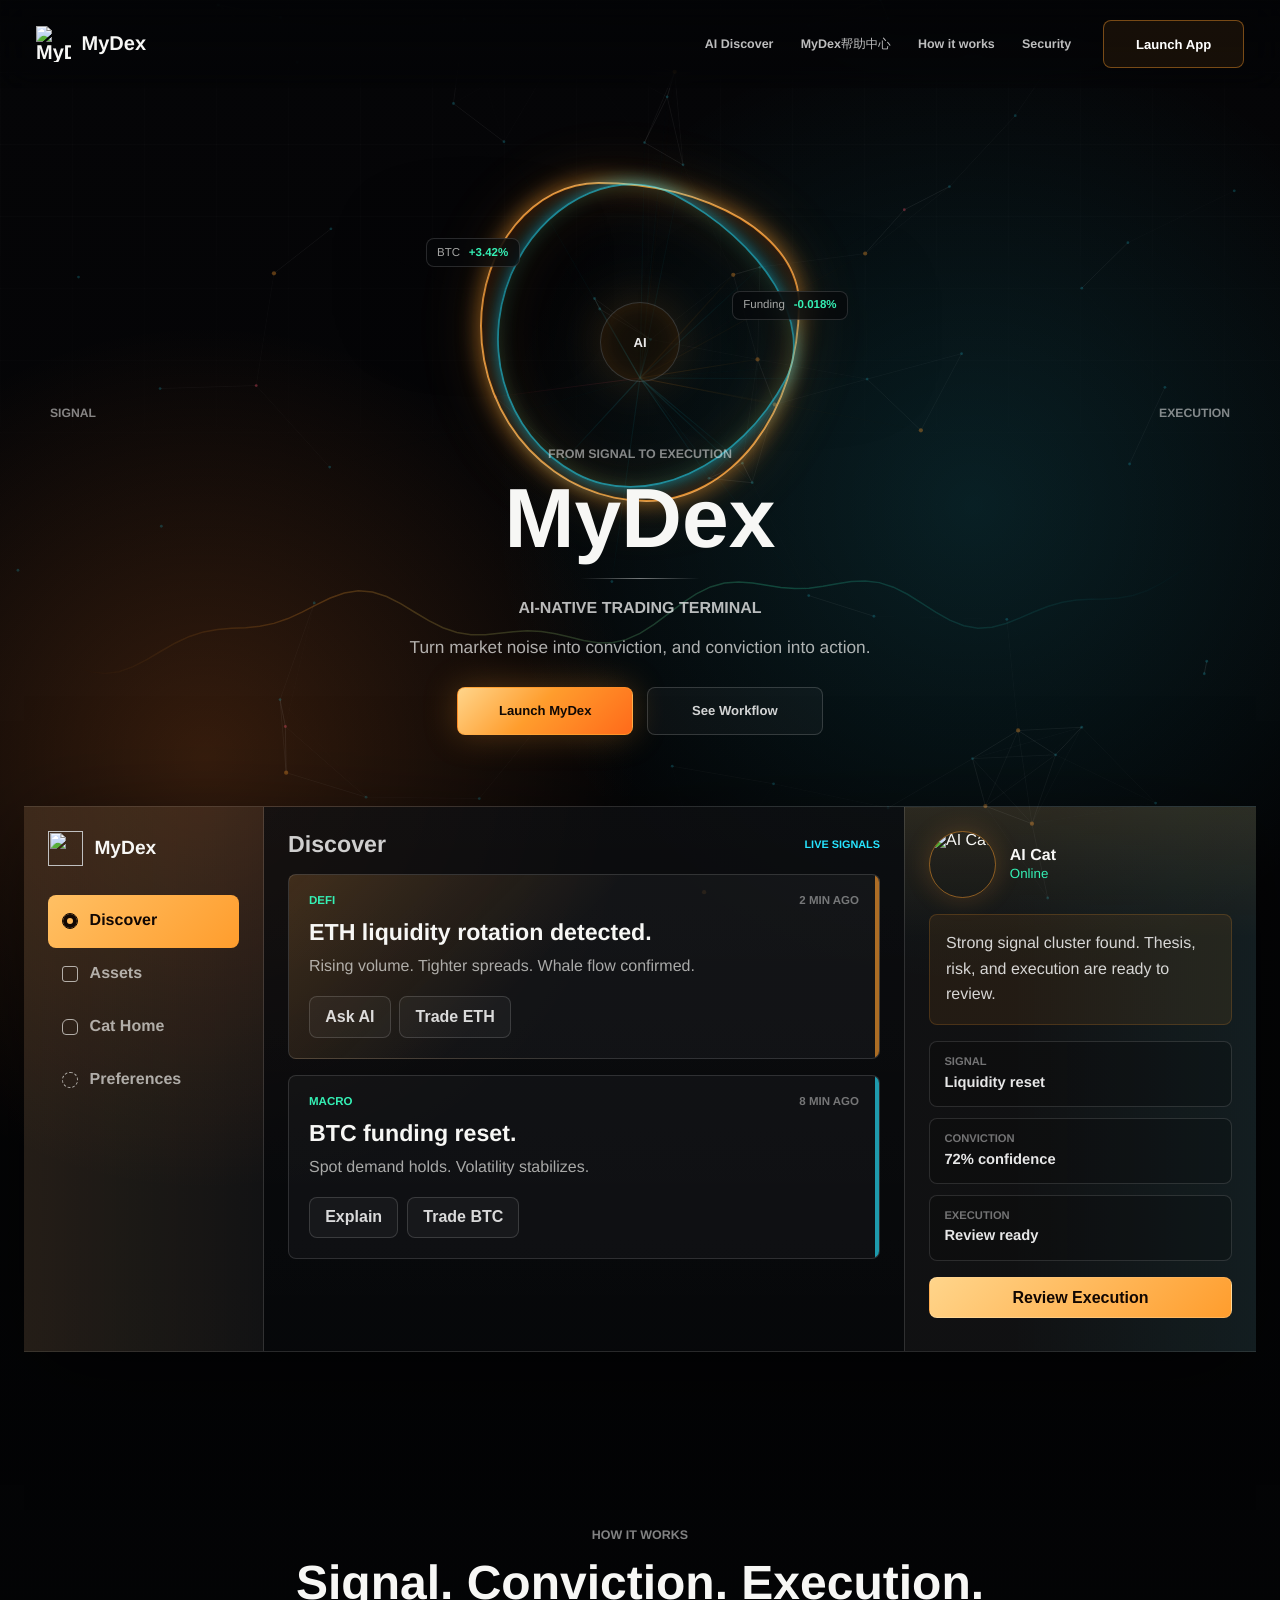
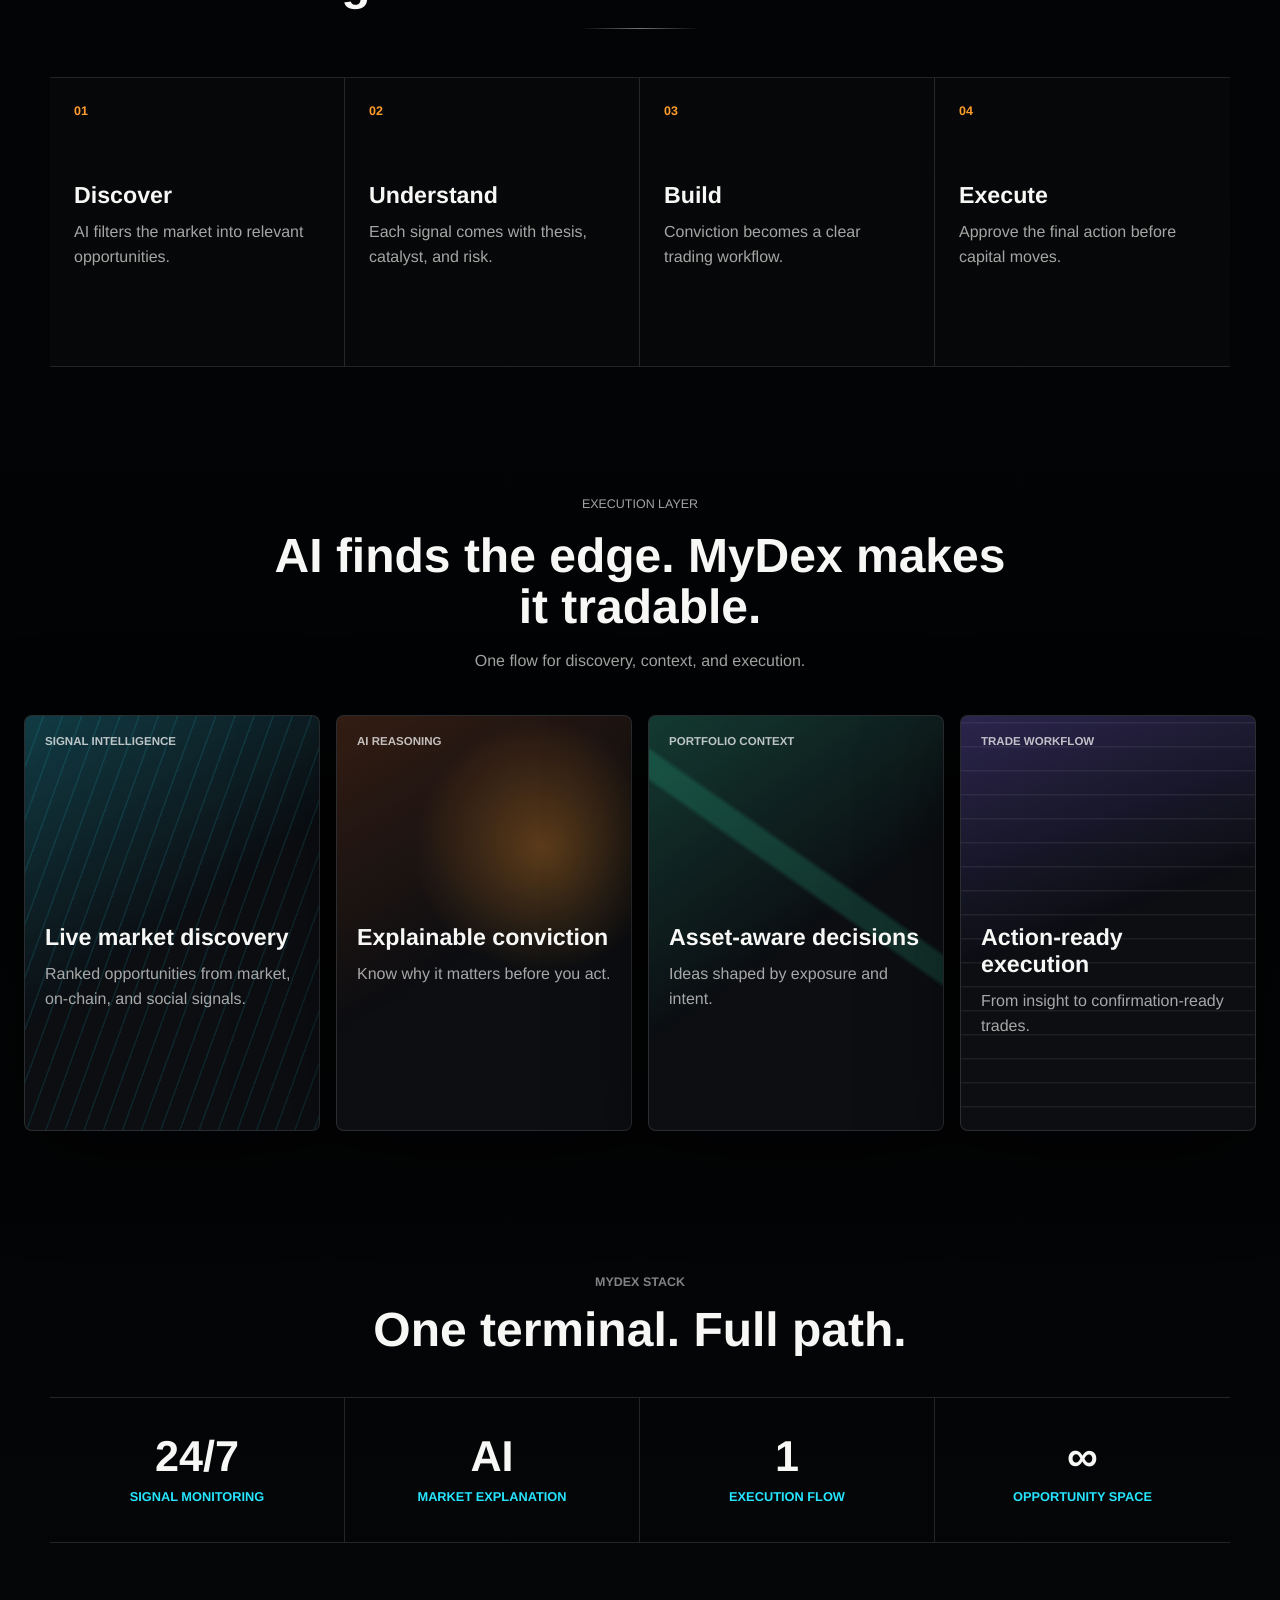
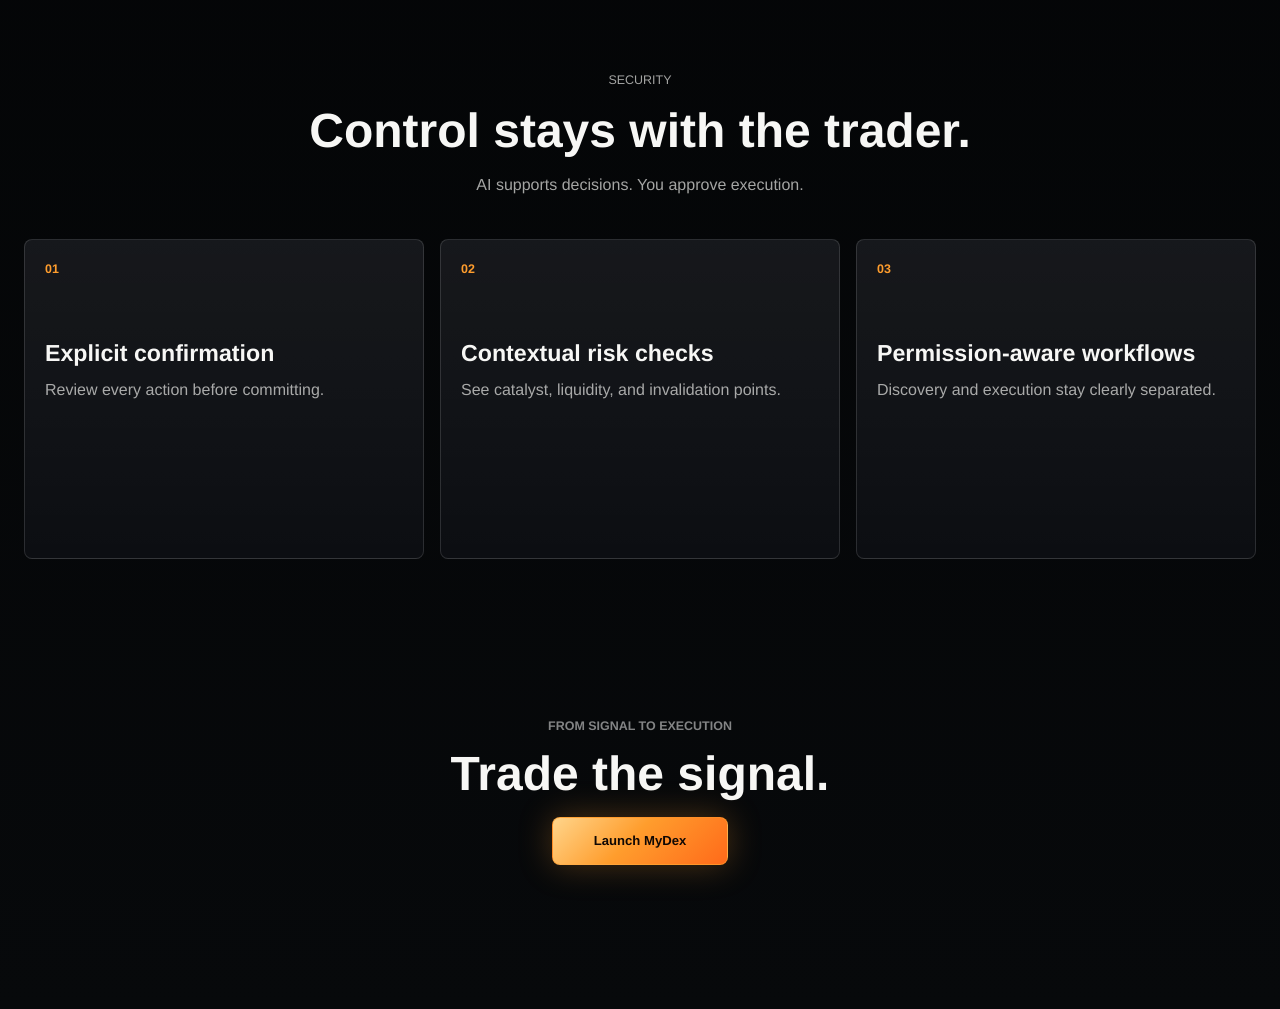
==== index.html @ acd416d8 "Add files via upload" ====
<!doctype html>
<html lang="en">
  <head>
    <meta charset="UTF-8" />
    <meta name="viewport" content="width=device-width, initial-scale=1.0" />
    <title>MyDex | From Signal to Execution</title>
    <meta
      name="description"
      content="MyDex turns market signals into executable trading workflows."
    />
    <link rel="preconnect" href="https://www.mydex.io" />
    <link rel="preconnect" href="https://api.mydex.io" />
    <link rel="stylesheet" href="./styles.css" />
  </head>
  <body>
    <canvas id="signal-canvas" aria-hidden="true"></canvas>

    <header class="site-header">
      <a class="brand" href="#top" aria-label="MyDex home">
        <img src="https://www.mydex.io/assets/svg/logo-4alzpuGZ.svg" alt="MyDex" />
        <span>MyDex</span>
      </a>
      <nav class="nav-links" aria-label="Primary navigation">
        <a href="#ai-discover">AI Discover</a>
        <a href="https://mydex.zendesk.com/hc/zh-cn" target="_blank" rel="noreferrer">MyDex帮助中心</a>
        <a href="#workflow">How it works</a>
        <a href="#security">Security</a>
      </nav>
      <a class="nav-cta" href="https://www.mydex.io/" target="_blank" rel="noreferrer">Launch App</a>
    </header>

    <main id="top">
      <section class="hero section-shell">
        <div class="hero-side-label hero-side-label-left">SIGNAL</div>
        <div class="hero-side-label hero-side-label-right">EXECUTION</div>

        <div class="hero-core" aria-hidden="true">
          <div class="execution-ring">
            <div class="ring-line ring-line-a"></div>
            <div class="ring-line ring-line-b"></div>
            <div class="ring-pulse"></div>
            <div class="ring-center">
              <span>AI</span>
            </div>
          </div>
          <div class="signal-chip chip-one">
            <span>BTC</span>
            <strong>+3.42%</strong>
          </div>
          <div class="signal-chip chip-two">
            <span>Funding</span>
            <strong>-0.018%</strong>
          </div>
          <div class="signal-chip chip-three">
            <span>Whale Flow</span>
            <strong>$8.7M</strong>
          </div>
        </div>

        <div class="hero-copy">
          <p class="eyebrow">FROM SIGNAL TO EXECUTION</p>
          <h1>MyDex</h1>
          <div class="thin-rule"></div>
          <p class="hero-kicker">AI-NATIVE TRADING TERMINAL</p>
          <p class="hero-body">
            Turn market noise into conviction, and conviction into action.
          </p>
          <div class="hero-actions">
            <a class="primary-button" href="https://www.mydex.io/" target="_blank" rel="noreferrer">
              Launch MyDex
            </a>
            <a class="secondary-button" href="#workflow">See Workflow</a>
          </div>
        </div>
      </section>

      <section class="product-stage" id="ai-discover" aria-label="MyDex product preview">
        <div class="stage-grid">
          <aside class="terminal-nav" aria-label="Product navigation preview">
            <div class="terminal-brand">
              <img src="https://www.mydex.io/assets/svg/logo-4alzpuGZ.svg" alt="" />
              <strong>MyDex</strong>
            </div>
            <div class="terminal-link active">
              <span class="icon-dot compass"></span>
              Discover
            </div>
            <div class="terminal-link">
              <span class="icon-dot wallet"></span>
              Assets
            </div>
            <div class="terminal-link">
              <span class="icon-dot cat"></span>
              Cat Home
            </div>
            <div class="terminal-link">
              <span class="icon-dot gear"></span>
              Preferences
            </div>
          </aside>

          <div class="market-feed" aria-label="Signal discovery preview">
            <div class="panel-header">
              <span>Discover</span>
              <small>LIVE SIGNALS</small>
            </div>
            <article class="feed-row hot">
              <div class="feed-meta">
                <span>DeFi</span>
                <time>2 min ago</time>
              </div>
              <h2>ETH liquidity rotation detected.</h2>
              <p>Rising volume. Tighter spreads. Whale flow confirmed.</p>
              <div class="row-actions">
                <button type="button">Ask AI</button>
                <button type="button">Trade ETH</button>
              </div>
            </article>
            <article class="feed-row">
              <div class="feed-meta">
                <span>Macro</span>
                <time>8 min ago</time>
              </div>
              <h2>BTC funding reset.</h2>
              <p>Spot demand holds. Volatility stabilizes.</p>
              <div class="row-actions">
                <button type="button">Explain</button>
                <button type="button">Trade BTC</button>
              </div>
            </article>
          </div>

          <aside class="ai-panel" id="ai" aria-label="AI trading assistant preview">
            <div class="ai-avatar">
              <img src="https://www.mydex.io/assets/png/ai-BIBDPLYS.png" alt="AI Cat" />
              <div>
                <span>AI Cat</span>
                <small>Online</small>
              </div>
            </div>
            <div class="ai-message">
              Strong signal cluster found. Thesis, risk, and execution are ready to review.
            </div>
            <div class="intent-stack">
              <div>
                <span>Signal</span>
                <strong>Liquidity reset</strong>
              </div>
              <div>
                <span>Conviction</span>
                <strong>72% confidence</strong>
              </div>
              <div>
                <span>Execution</span>
                <strong>Review ready</strong>
              </div>
            </div>
            <button class="commit-button" type="button">Review Execution</button>
          </aside>
        </div>
      </section>

      <section class="section-shell workflow" id="workflow">
        <p class="eyebrow">HOW IT WORKS</p>
        <h2>Signal. Conviction. Execution.</h2>
        <div class="thin-rule"></div>
        <div class="workflow-track" aria-label="MyDex workflow steps">
          <div class="workflow-step">
            <span>01</span>
            <h3>Discover</h3>
            <p>AI filters the market into relevant opportunities.</p>
          </div>
          <div class="workflow-step">
            <span>02</span>
            <h3>Understand</h3>
            <p>Each signal comes with thesis, catalyst, and risk.</p>
          </div>
          <div class="workflow-step">
            <span>03</span>
            <h3>Build</h3>
            <p>Conviction becomes a clear trading workflow.</p>
          </div>
          <div class="workflow-step">
            <span>04</span>
            <h3>Execute</h3>
            <p>Approve the final action before capital moves.</p>
          </div>
        </div>
      </section>

      <section class="capabilities" id="execution">
        <div class="section-heading">
          <p class="eyebrow">EXECUTION LAYER</p>
          <h2>AI finds the edge. MyDex makes it tradable.</h2>
          <p>One flow for discovery, context, and execution.</p>
        </div>
        <div class="capability-grid">
          <article class="capability-card market-card">
            <div class="card-topline">SIGNAL INTELLIGENCE</div>
            <h3>Live market discovery</h3>
            <p>Ranked opportunities from market, on-chain, and social signals.</p>
          </article>
          <article class="capability-card conviction-card">
            <div class="card-topline">AI REASONING</div>
            <h3>Explainable conviction</h3>
            <p>Know why it matters before you act.</p>
          </article>
          <article class="capability-card asset-card">
            <div class="card-topline">PORTFOLIO CONTEXT</div>
            <h3>Asset-aware decisions</h3>
            <p>Ideas shaped by exposure and intent.</p>
          </article>
          <article class="capability-card execution-card">
            <div class="card-topline">TRADE WORKFLOW</div>
            <h3>Action-ready execution</h3>
            <p>From insight to confirmation-ready trades.</p>
          </article>
        </div>
      </section>

      <section class="metrics section-shell" aria-label="Platform coverage metrics">
        <p class="eyebrow">MYDEX STACK</p>
        <h2>One terminal. Full path.</h2>
        <div class="metric-row">
          <div>
            <strong>24/7</strong>
            <span>Signal monitoring</span>
          </div>
          <div>
            <strong>AI</strong>
            <span>Market explanation</span>
          </div>
          <div>
            <strong>1</strong>
            <span>Execution flow</span>
          </div>
          <div>
            <strong>∞</strong>
            <span>Opportunity space</span>
          </div>
        </div>
      </section>

      <section class="security" id="security">
        <div class="section-heading">
          <p class="eyebrow">SECURITY</p>
          <h2>Control stays with the trader.</h2>
          <p>AI supports decisions. You approve execution.</p>
        </div>
        <div class="security-grid">
          <article>
            <span>01</span>
            <h3>Explicit confirmation</h3>
            <p>Review every action before committing.</p>
          </article>
          <article>
            <span>02</span>
            <h3>Contextual risk checks</h3>
            <p>See catalyst, liquidity, and invalidation points.</p>
          </article>
          <article>
            <span>03</span>
            <h3>Permission-aware workflows</h3>
            <p>Discovery and execution stay clearly separated.</p>
          </article>
        </div>
      </section>

      <section class="final-cta section-shell">
        <p class="eyebrow">FROM SIGNAL TO EXECUTION</p>
        <h2>Trade the signal.</h2>
        <a class="primary-button" href="https://www.mydex.io/" target="_blank" rel="noreferrer">Launch MyDex</a>
      </section>
    </main>

    <script src="./script.js"></script>
  </body>
</html>
---- styles.css ----
:root {
  --bg: #030406;
  --panel: #0c0e12;
  --panel-soft: #12151a;
  --line: rgba(255, 255, 255, 0.13);
  --line-strong: rgba(255, 255, 255, 0.22);
  --text: #f7f7f5;
  --muted: rgba(247, 247, 245, 0.66);
  --soft: rgba(247, 247, 245, 0.44);
  --orange: #ff9d2d;
  --orange-deep: #ff6a1a;
  --cyan: #27e4ff;
  --mint: #35f0b5;
  --red: #ff5570;
  --violet: #8c6cff;
  --shadow: 0 24px 90px rgba(0, 0, 0, 0.55);
}

* {
  box-sizing: border-box;
}

html {
  scroll-behavior: smooth;
}

body {
  margin: 0;
  min-height: 100vh;
  overflow-x: hidden;
  background:
    radial-gradient(circle at 16% 18%, rgba(255, 126, 42, 0.2), transparent 27rem),
    radial-gradient(circle at 76% 12%, rgba(39, 228, 255, 0.12), transparent 30rem),
    linear-gradient(180deg, #050507 0%, #020304 58%, #07090b 100%);
  color: var(--text);
  font-family:
    -apple-system, BlinkMacSystemFont, "SF Pro Display", "SF Pro Text", "Helvetica Neue",
    Helvetica, Arial, sans-serif;
  font-synthesis: none;
  text-rendering: geometricPrecision;
  -webkit-font-smoothing: antialiased;
  -moz-osx-font-smoothing: grayscale;
}

body::before {
  position: fixed;
  inset: 0;
  z-index: -2;
  pointer-events: none;
  content: "";
  background:
    linear-gradient(rgba(255, 255, 255, 0.028) 1px, transparent 1px),
    linear-gradient(90deg, rgba(255, 255, 255, 0.02) 1px, transparent 1px);
  background-size: 72px 72px;
  mask-image: linear-gradient(180deg, rgba(0, 0, 0, 0.8), transparent 76%);
}

a {
  color: inherit;
  text-decoration: none;
}

button {
  font: inherit;
}

#signal-canvas {
  position: fixed;
  inset: 0;
  z-index: -1;
  width: 100%;
  height: 100%;
  opacity: 0.56;
  pointer-events: none;
}

.site-header {
  position: fixed;
  top: 0;
  left: 0;
  right: 0;
  z-index: 20;
  display: grid;
  grid-template-columns: auto 1fr auto;
  align-items: center;
  gap: 2rem;
  padding: 1.25rem 2.25rem;
  background: linear-gradient(180deg, rgba(3, 4, 6, 0.86), rgba(3, 4, 6, 0.32));
  backdrop-filter: blur(18px);
}

.brand {
  display: inline-flex;
  align-items: center;
  gap: 0.65rem;
  font-weight: 700;
  font-size: 1.25rem;
}

.brand img,
.terminal-brand img {
  width: 2.2rem;
  height: 2.2rem;
  object-fit: contain;
}

.nav-links {
  display: flex;
  justify-content: flex-end;
  align-items: center;
  gap: 1.7rem;
  color: rgba(255, 255, 255, 0.74);
  font-size: 0.78rem;
  font-weight: 650;
  letter-spacing: 0;
}

.nav-links a {
  transition: color 180ms ease;
}

.nav-links a:hover {
  color: var(--orange);
}

.nav-cta,
.primary-button,
.secondary-button {
  display: inline-flex;
  align-items: center;
  justify-content: center;
  min-height: 3rem;
  border-radius: 8px;
  font-size: 0.82rem;
  font-weight: 680;
  letter-spacing: 0;
}

.nav-cta {
  min-width: 8.8rem;
  border: 1px solid rgba(255, 157, 45, 0.42);
  color: #fff;
  background: rgba(255, 157, 45, 0.08);
}

.section-shell {
  width: min(1180px, calc(100% - 3rem));
  margin-inline: auto;
}

.hero {
  position: relative;
  display: grid;
  place-items: center;
  min-height: 94vh;
  padding: 8rem 0 5rem;
  text-align: center;
}

.hero-side-label {
  position: absolute;
  top: 48%;
  width: 18rem;
  color: rgba(255, 255, 255, 0.5);
  font-size: 0.76rem;
  font-weight: 620;
  letter-spacing: 0;
  text-align: left;
  text-transform: uppercase;
}

.hero-side-label-left {
  left: 0;
}

.hero-side-label-right {
  right: 0;
  text-align: right;
}

.hero-core {
  position: absolute;
  top: 14%;
  left: 50%;
  width: 28rem;
  height: 28rem;
  transform: translateX(-50%);
}

.execution-ring {
  position: absolute;
  inset: 4rem;
  display: grid;
  place-items: center;
  filter: drop-shadow(0 0 26px rgba(255, 157, 45, 0.38));
}

.ring-line,
.ring-pulse {
  position: absolute;
  inset: 0;
  border-radius: 37% 63% 48% 52% / 45% 38% 62% 55%;
}

.ring-line-a {
  border: 2px solid rgba(255, 157, 45, 0.88);
  box-shadow:
    0 0 22px rgba(255, 157, 45, 0.62),
    inset 0 0 28px rgba(255, 106, 26, 0.24);
  animation: ringMorph 9s ease-in-out infinite;
}

.ring-line-b {
  border: 2px solid rgba(39, 228, 255, 0.58);
  transform: rotate(28deg) scale(0.92);
  box-shadow:
    0 0 18px rgba(39, 228, 255, 0.55),
    inset 0 0 22px rgba(53, 240, 181, 0.16);
  animation: ringMorphB 11s ease-in-out infinite;
}

.ring-pulse {
  border: 1px solid rgba(255, 255, 255, 0.18);
  animation: ringPulse 3.8s ease-out infinite;
}

.ring-center {
  position: relative;
  z-index: 1;
  display: grid;
  place-items: center;
  width: 5rem;
  height: 5rem;
  border: 1px solid rgba(255, 255, 255, 0.18);
  border-radius: 50%;
  background: rgba(0, 0, 0, 0.42);
  box-shadow: inset 0 0 26px rgba(255, 157, 45, 0.16);
}

.ring-center span {
  color: rgba(255, 255, 255, 0.92);
  font-size: 0.82rem;
  font-weight: 700;
  letter-spacing: 0;
}

.signal-chip {
  position: absolute;
  display: inline-flex;
  align-items: center;
  gap: 0.55rem;
  padding: 0.45rem 0.65rem;
  border: 1px solid rgba(255, 255, 255, 0.14);
  border-radius: 8px;
  background: rgba(6, 8, 11, 0.72);
  color: var(--muted);
  font-size: 0.72rem;
  box-shadow: var(--shadow);
  backdrop-filter: blur(12px);
}

.signal-chip strong {
  color: var(--mint);
}

.chip-one {
  left: 0.6rem;
  top: 7.5rem;
  animation: floatChip 5s ease-in-out infinite;
}

.chip-two {
  right: 1rem;
  top: 10.8rem;
  animation: floatChip 6s ease-in-out infinite reverse;
}

.chip-three {
  display: none;
}

.hero-copy {
  position: relative;
  z-index: 2;
  width: min(760px, 100%);
  padding-top: 18rem;
}

.eyebrow {
  margin: 0 0 1rem;
  color: rgba(255, 255, 255, 0.5);
  font-size: 0.78rem;
  font-weight: 650;
  letter-spacing: 0;
  text-transform: uppercase;
}

h1,
h2,
h3,
p {
  margin-top: 0;
}

h1 {
  margin-bottom: 0.8rem;
  font-size: 5.25rem;
  font-weight: 650;
  line-height: 0.98;
  letter-spacing: 0;
}

.thin-rule {
  width: 7.5rem;
  height: 1px;
  margin: 1.15rem auto 1.35rem;
  background: linear-gradient(90deg, transparent, rgba(255, 255, 255, 0.45), transparent);
}

.hero-kicker {
  margin-bottom: 1rem;
  color: rgba(255, 255, 255, 0.72);
  font-size: 1rem;
  font-weight: 620;
  letter-spacing: 0;
}

.hero-body {
  max-width: 520px;
  margin: 0 auto 1.6rem;
  color: rgba(247, 247, 245, 0.7);
  font-size: 1.08rem;
  font-weight: 420;
  line-height: 1.55;
}

.hero-actions {
  display: flex;
  justify-content: center;
  gap: 0.85rem;
  flex-wrap: wrap;
}

.primary-button {
  min-width: 11rem;
  border: 1px solid rgba(255, 157, 45, 0.62);
  color: #100804;
  background: linear-gradient(135deg, #ffd58b, var(--orange) 45%, var(--orange-deep));
  box-shadow: 0 0 34px rgba(255, 157, 45, 0.28);
}

.secondary-button {
  min-width: 11rem;
  border: 1px solid rgba(255, 255, 255, 0.16);
  background: rgba(255, 255, 255, 0.035);
  color: rgba(255, 255, 255, 0.82);
}

.product-stage {
  width: min(1320px, calc(100% - 3rem));
  margin: -2.5rem auto 8rem;
  border-top: 1px solid var(--line);
  border-bottom: 1px solid var(--line);
  background:
    linear-gradient(90deg, rgba(255, 157, 45, 0.08), transparent 20%, transparent 80%, rgba(39, 228, 255, 0.06)),
    rgba(255, 255, 255, 0.025);
  box-shadow: var(--shadow);
}

.stage-grid {
  display: grid;
  grid-template-columns: 15rem minmax(0, 1fr) 22rem;
  min-height: 34rem;
}

.terminal-nav {
  padding: 1.5rem;
  border-right: 1px solid var(--line);
  background: rgba(255, 255, 255, 0.035);
}

.terminal-brand {
  display: flex;
  align-items: center;
  gap: 0.7rem;
  margin-bottom: 1.8rem;
  font-size: 1.2rem;
  font-weight: 650;
}

.terminal-link {
  display: flex;
  align-items: center;
  gap: 0.75rem;
  min-height: 3.3rem;
  padding: 0 0.85rem;
  border-radius: 8px;
  color: var(--muted);
  font-weight: 560;
}

.terminal-link.active {
  color: #110703;
  background: linear-gradient(135deg, #ffc064, var(--orange));
}

.icon-dot {
  width: 1rem;
  height: 1rem;
  border-radius: 50%;
  border: 1px solid currentColor;
}

.compass {
  box-shadow: inset 0 0 0 4px currentColor;
}

.wallet {
  border-radius: 3px;
}

.cat {
  border-radius: 6px 6px 4px 4px;
}

.gear {
  border-style: dashed;
}

.market-feed {
  padding: 1.5rem;
  background:
    linear-gradient(180deg, rgba(255, 255, 255, 0.02), transparent),
    rgba(6, 8, 10, 0.74);
}

.panel-header {
  display: flex;
  justify-content: space-between;
  align-items: center;
  margin-bottom: 1rem;
  color: rgba(255, 255, 255, 0.8);
}

.panel-header span {
  font-size: 1.45rem;
  font-weight: 640;
}

.panel-header small {
  color: var(--cyan);
  font-size: 0.68rem;
  font-weight: 620;
  letter-spacing: 0;
}

.feed-row {
  position: relative;
  margin-bottom: 1rem;
  padding: 1.25rem;
  overflow: hidden;
  border: 1px solid var(--line);
  border-radius: 8px;
  background: rgba(255, 255, 255, 0.035);
}

.feed-row::after {
  position: absolute;
  top: 0;
  right: 0;
  width: 0.25rem;
  height: 100%;
  content: "";
  background: var(--cyan);
  opacity: 0.65;
}

.feed-row.hot {
  background:
    linear-gradient(135deg, rgba(255, 157, 45, 0.16), transparent 44%),
    rgba(255, 255, 255, 0.04);
}

.feed-row.hot::after {
  background: var(--orange);
}

.feed-meta {
  display: flex;
  justify-content: space-between;
  gap: 1rem;
  margin-bottom: 0.75rem;
  color: var(--soft);
  font-size: 0.72rem;
  font-weight: 620;
  letter-spacing: 0;
  text-transform: uppercase;
}

.feed-meta span {
  color: var(--mint);
}

.feed-row h2 {
  margin-bottom: 0.55rem;
  font-size: 1.45rem;
  font-weight: 640;
  line-height: 1.18;
}

.feed-row p {
  color: var(--muted);
  line-height: 1.55;
}

.row-actions {
  display: flex;
  gap: 0.55rem;
  flex-wrap: wrap;
}

.row-actions button,
.commit-button {
  min-height: 2.6rem;
  border: 1px solid rgba(255, 255, 255, 0.15);
  border-radius: 8px;
  background: rgba(255, 255, 255, 0.035);
  color: rgba(255, 255, 255, 0.84);
  font-weight: 620;
}

.row-actions button {
  padding: 0 0.95rem;
}

.ai-panel {
  padding: 1.5rem;
  border-left: 1px solid var(--line);
  background:
    linear-gradient(180deg, rgba(255, 157, 45, 0.1), transparent 24%),
    rgba(255, 255, 255, 0.03);
}

.ai-avatar {
  display: flex;
  align-items: center;
  gap: 0.85rem;
  margin-bottom: 1rem;
}

.ai-avatar img {
  width: 4.2rem;
  height: 4.2rem;
  border: 1px solid rgba(255, 157, 45, 0.5);
  border-radius: 50%;
  object-fit: cover;
  box-shadow: 0 0 26px rgba(255, 157, 45, 0.2);
}

.ai-avatar span {
  display: block;
  font-weight: 640;
}

.ai-avatar small {
  color: var(--mint);
}

.ai-message {
  margin-bottom: 1rem;
  padding: 1rem;
  border: 1px solid rgba(255, 157, 45, 0.18);
  border-radius: 8px;
  background: rgba(255, 157, 45, 0.08);
  color: rgba(255, 255, 255, 0.82);
  line-height: 1.6;
}

.intent-stack {
  display: grid;
  gap: 0.65rem;
  margin-bottom: 1rem;
}

.intent-stack div {
  padding: 0.9rem;
  border: 1px solid var(--line);
  border-radius: 8px;
  background: rgba(0, 0, 0, 0.2);
}

.intent-stack span {
  display: block;
  margin-bottom: 0.35rem;
  color: var(--soft);
  font-size: 0.7rem;
  font-weight: 620;
  letter-spacing: 0;
  text-transform: uppercase;
}

.intent-stack strong {
  color: rgba(255, 255, 255, 0.9);
  font-size: 0.92rem;
  font-weight: 560;
}

.commit-button {
  width: 100%;
  color: #120702;
  background: linear-gradient(135deg, #ffd58b, var(--orange));
}

.workflow,
.metrics,
.final-cta {
  text-align: center;
}

.workflow {
  padding: 3rem 0 8rem;
}

.workflow h2,
.section-heading h2,
.metrics h2,
.final-cta h2 {
  max-width: 820px;
  margin: 0 auto 1rem;
  font-size: 3rem;
  font-weight: 630;
  line-height: 1.08;
  letter-spacing: 0;
}

.workflow-track {
  display: grid;
  grid-template-columns: repeat(4, 1fr);
  gap: 0;
  margin-top: 3rem;
  border-top: 1px solid var(--line);
  border-bottom: 1px solid var(--line);
}

.workflow-step {
  min-height: 18rem;
  padding: 1.5rem;
  border-right: 1px solid var(--line);
  text-align: left;
  background: rgba(255, 255, 255, 0.02);
}

.workflow-step:last-child {
  border-right: 0;
}

.workflow-step span,
.security-grid span {
  display: inline-block;
  margin-bottom: 4rem;
  color: var(--orange);
  font-size: 0.78rem;
  font-weight: 620;
  letter-spacing: 0;
}

.workflow-step h3,
.security-grid h3,
.capability-card h3 {
  margin-bottom: 0.75rem;
  font-size: 1.45rem;
  font-weight: 620;
  letter-spacing: 0;
}

.workflow-step p,
.section-heading p,
.security-grid p,
.capability-card p {
  color: var(--muted);
  font-weight: 420;
  line-height: 1.55;
}

.capabilities,
.security {
  width: min(1320px, calc(100% - 3rem));
  margin: 0 auto 8rem;
}

.section-heading {
  max-width: 760px;
  margin: 0 auto 2.5rem;
  text-align: center;
}

.capability-grid {
  display: grid;
  grid-template-columns: repeat(4, 1fr);
  gap: 1rem;
}

.capability-card {
  position: relative;
  min-height: 26rem;
  padding: 1.25rem;
  overflow: hidden;
  border: 1px solid var(--line);
  border-radius: 8px;
  background: var(--panel);
  box-shadow: var(--shadow);
}

.capability-card::before {
  position: absolute;
  inset: 0;
  z-index: 0;
  content: "";
  opacity: 0.9;
}

.market-card::before {
  background:
    linear-gradient(145deg, rgba(39, 228, 255, 0.24), transparent 52%),
    repeating-linear-gradient(110deg, transparent 0 16px, rgba(39, 228, 255, 0.12) 17px 18px);
}

.conviction-card::before {
  background:
    radial-gradient(circle at 70% 32%, rgba(255, 157, 45, 0.34), transparent 8rem),
    linear-gradient(150deg, rgba(255, 106, 26, 0.18), transparent 56%);
}

.asset-card::before {
  background:
    linear-gradient(145deg, rgba(53, 240, 181, 0.22), transparent 54%),
    linear-gradient(35deg, transparent 0 56%, rgba(53, 240, 181, 0.18) 57% 61%, transparent 62%);
}

.execution-card::before {
  background:
    linear-gradient(160deg, rgba(140, 108, 255, 0.28), transparent 50%),
    repeating-linear-gradient(0deg, transparent 0 22px, rgba(255, 255, 255, 0.08) 23px 24px);
}

.capability-card > * {
  position: relative;
  z-index: 1;
}

.card-topline {
  margin-bottom: 11rem;
  color: rgba(255, 255, 255, 0.72);
  font-size: 0.72rem;
  font-weight: 620;
  letter-spacing: 0;
}

.metrics {
  padding: 1rem 0 8rem;
}

.metric-row {
  display: grid;
  grid-template-columns: repeat(4, 1fr);
  margin-top: 2.5rem;
  border-top: 1px solid var(--line);
  border-bottom: 1px solid var(--line);
}

.metric-row div {
  min-height: 9rem;
  display: grid;
  place-items: center;
  align-content: center;
  gap: 0.65rem;
  border-right: 1px solid var(--line);
}

.metric-row div:last-child {
  border-right: 0;
}

.metric-row strong {
  font-size: 2.7rem;
  font-weight: 620;
  line-height: 1;
}

.metric-row span {
  color: var(--cyan);
  font-size: 0.8rem;
  font-weight: 620;
  letter-spacing: 0;
  text-transform: uppercase;
}

.security-grid {
  display: grid;
  grid-template-columns: repeat(3, 1fr);
  gap: 1rem;
}

.security-grid article {
  min-height: 20rem;
  padding: 1.25rem;
  border: 1px solid var(--line);
  border-radius: 8px;
  background:
    linear-gradient(180deg, rgba(255, 255, 255, 0.045), transparent),
    var(--panel);
}

.final-cta {
  padding: 2rem 0 9rem;
}

@keyframes ringMorph {
  0%,
  100% {
    border-radius: 37% 63% 48% 52% / 45% 38% 62% 55%;
    transform: rotate(0deg);
  }

  50% {
    border-radius: 56% 44% 61% 39% / 42% 56% 44% 58%;
    transform: rotate(13deg);
  }
}

@keyframes ringMorphB {
  0%,
  100% {
    border-radius: 45% 55% 39% 61% / 57% 43% 57% 43%;
    transform: rotate(28deg) scale(0.92);
  }

  50% {
    border-radius: 60% 40% 54% 46% / 42% 56% 44% 58%;
    transform: rotate(-10deg) scale(1);
  }
}

@keyframes ringPulse {
  0% {
    opacity: 0.5;
    transform: scale(0.9);
  }

  100% {
    opacity: 0;
    transform: scale(1.42);
  }
}

@keyframes floatChip {
  0%,
  100% {
    transform: translateY(0);
  }

  50% {
    transform: translateY(-0.65rem);
  }
}

@media (max-width: 1080px) {
  .nav-links {
    gap: 1rem;
    font-size: 0.72rem;
  }

  .stage-grid {
    grid-template-columns: 13rem minmax(0, 1fr);
  }

  .ai-panel {
    grid-column: 1 / -1;
    border-top: 1px solid var(--line);
    border-left: 0;
  }

  .capability-grid,
  .workflow-track {
    grid-template-columns: repeat(2, 1fr);
  }

  .workflow-step:nth-child(2) {
    border-right: 0;
  }
}

@media (max-width: 760px) {
  .site-header {
    padding: 0.85rem 1rem;
    gap: 1rem;
  }

  .brand span {
    display: none;
  }

  .nav-links {
    display: none;
  }

  .nav-cta {
    min-width: 8rem;
    min-height: 2.7rem;
    font-size: 0.72rem;
  }

  .section-shell,
  .product-stage,
  .capabilities,
  .security {
    width: min(100% - 1.25rem, 38rem);
  }

  .hero {
    min-height: 92vh;
    padding-top: 6rem;
  }

  .hero-side-label {
    display: none;
  }

  .hero-core {
    top: 10%;
    width: 20rem;
    height: 20rem;
  }

  .execution-ring {
    inset: 3rem;
  }

  .chip-one {
    left: 0;
    top: 5rem;
  }

  .chip-two {
    right: 0;
    top: 8.5rem;
  }

  .chip-three {
    display: none;
  }

  .hero-copy {
    padding-top: 15rem;
  }

  h1 {
    font-size: 3.4rem;
  }

  .hero-kicker {
    font-size: 0.85rem;
    line-height: 1.6;
  }

  .hero-body {
    font-size: 0.94rem;
  }

  .primary-button,
  .secondary-button {
    width: 100%;
  }

  .product-stage {
    margin-top: 0;
    margin-bottom: 5rem;
  }

  .stage-grid,
  .workflow-track,
  .capability-grid,
  .metric-row,
  .security-grid {
    grid-template-columns: 1fr;
  }

  .terminal-nav {
    display: grid;
    grid-template-columns: repeat(2, 1fr);
    gap: 0.5rem;
    border-right: 0;
    border-bottom: 1px solid var(--line);
  }

  .terminal-brand {
    grid-column: 1 / -1;
    margin-bottom: 0.5rem;
  }

  .terminal-link {
    min-height: 2.8rem;
  }

  .panel-header {
    align-items: flex-start;
    flex-direction: column;
  }

  .feed-row h2 {
    font-size: 1.22rem;
  }

  .workflow,
  .metrics {
    padding-bottom: 5rem;
  }

  .workflow h2,
  .section-heading h2,
  .metrics h2,
  .final-cta h2 {
    font-size: 2.2rem;
  }

  .workflow-step,
  .workflow-step:nth-child(2),
  .metric-row div {
    border-right: 0;
    border-bottom: 1px solid var(--line);
  }

  .workflow-step:last-child,
  .metric-row div:last-child {
    border-bottom: 0;
  }

  .capability-card {
    min-height: 20rem;
  }

  .card-topline {
    margin-bottom: 8rem;
  }
}

@media (prefers-reduced-motion: reduce) {
  *,
  *::before,
  *::after {
    animation-duration: 0.01ms !important;
    animation-iteration-count: 1 !important;
    scroll-behavior: auto !important;
  }
}
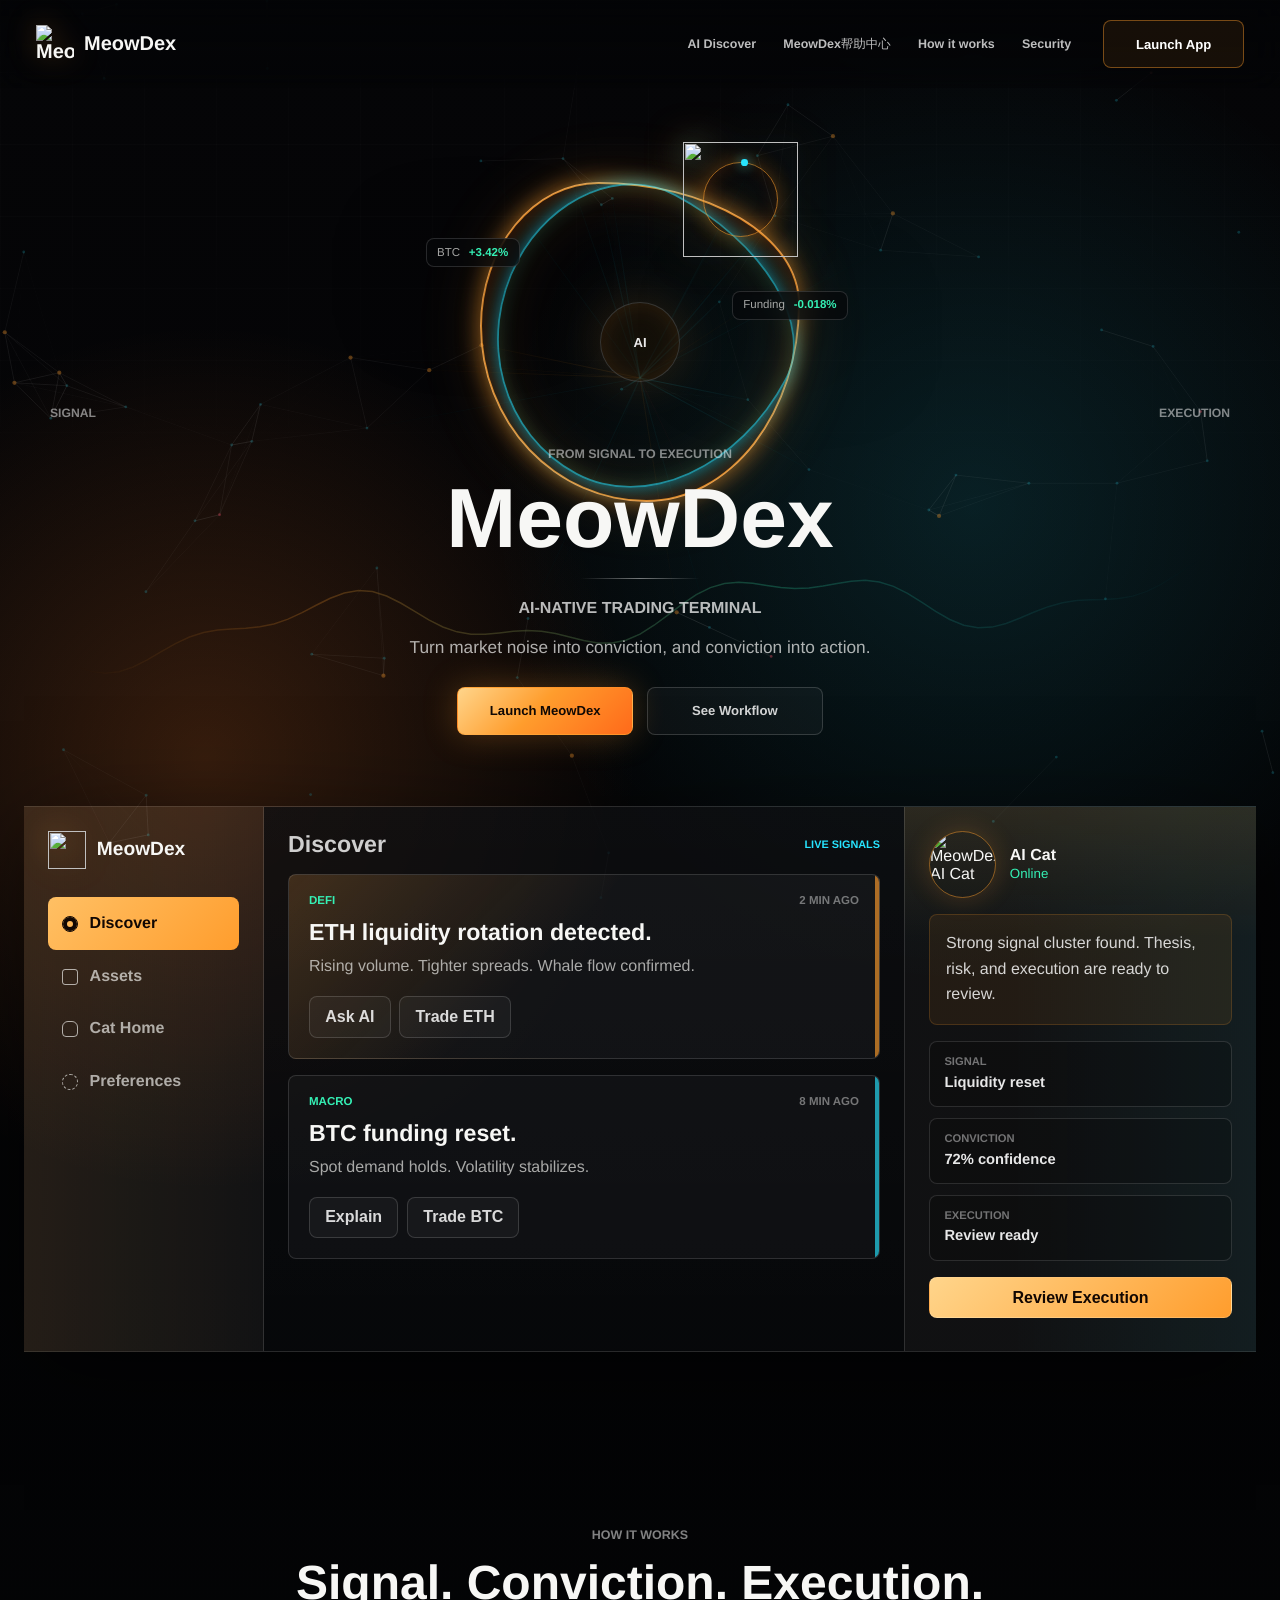
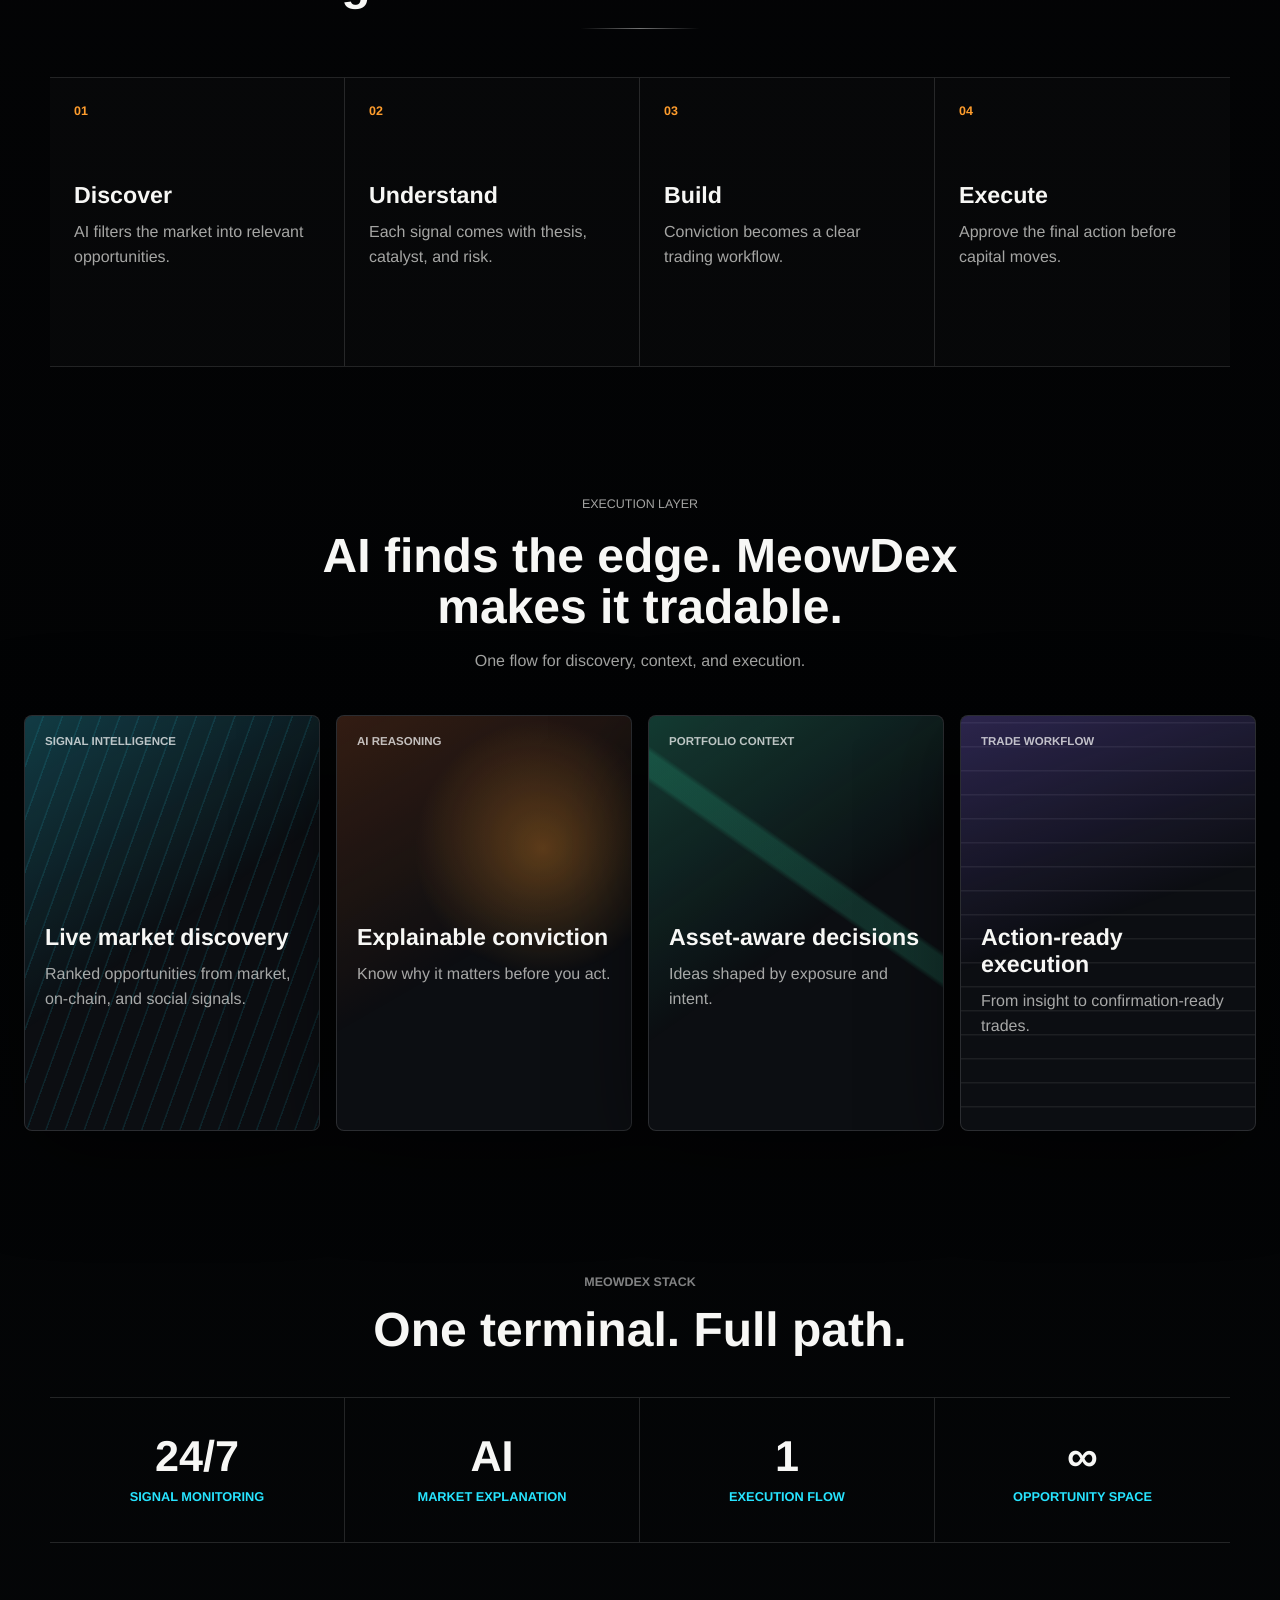
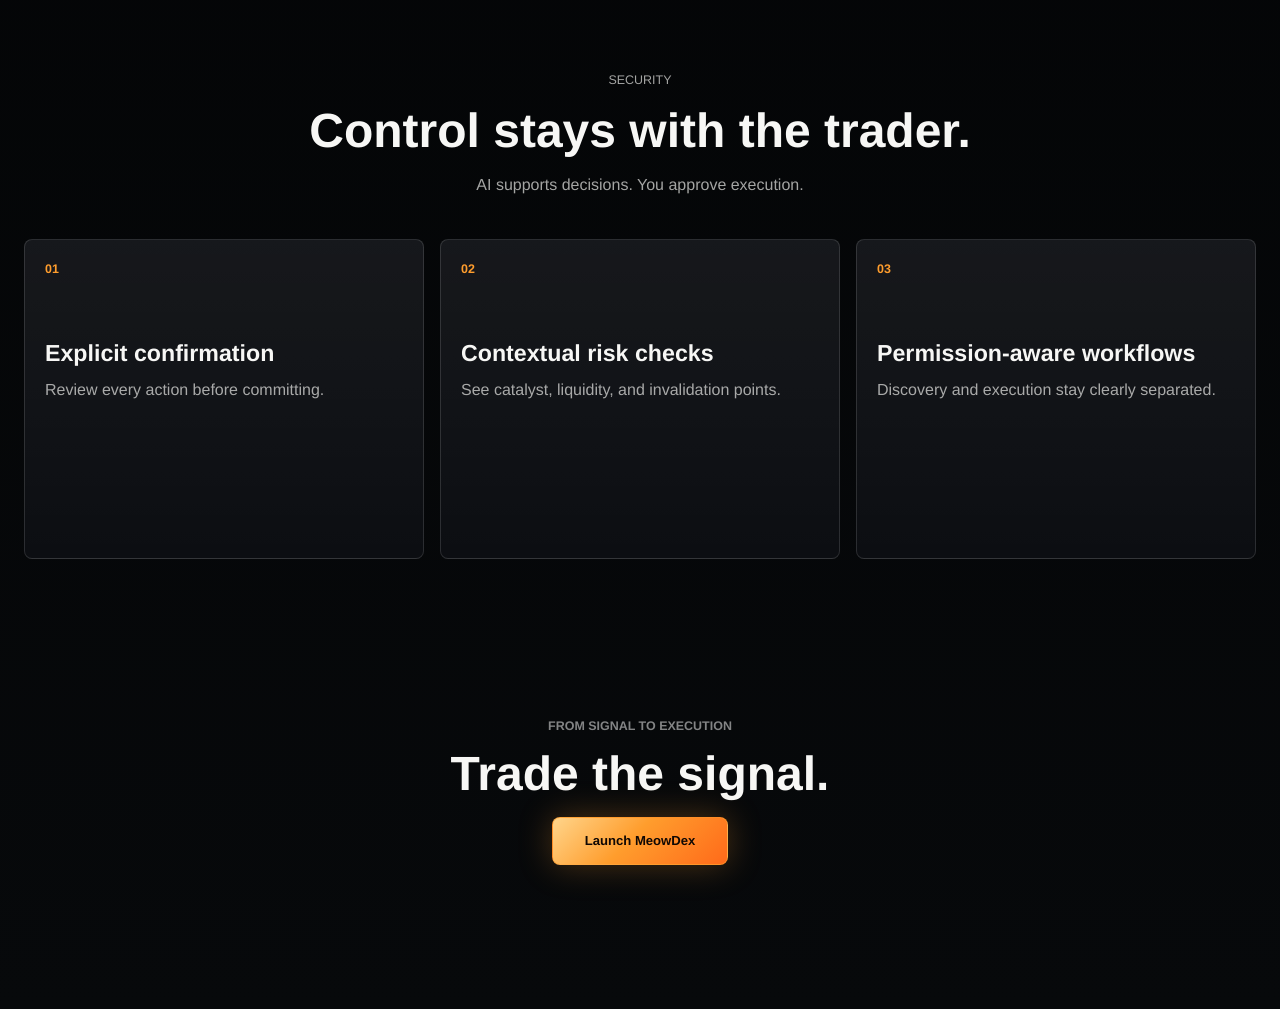
==== commit d73830b1: "Add files via upload" ====
--- a/index.html
+++ b/index.html
@@ -3,10 +3,10 @@
   <head>
     <meta charset="UTF-8" />
     <meta name="viewport" content="width=device-width, initial-scale=1.0" />
-    <title>MyDex | From Signal to Execution</title>
+    <title>MeowDex | From Signal to Execution</title>
     <meta
       name="description"
-      content="MyDex turns market signals into executable trading workflows."
+      content="MeowDex turns market signals into executable trading workflows."
     />
     <link rel="preconnect" href="https://www.mydex.io" />
     <link rel="preconnect" href="https://api.mydex.io" />
@@ -16,13 +16,13 @@
     <canvas id="signal-canvas" aria-hidden="true"></canvas>
 
     <header class="site-header">
-      <a class="brand" href="#top" aria-label="MyDex home">
-        <img src="https://www.mydex.io/assets/svg/logo-4alzpuGZ.svg" alt="MyDex" />
-        <span>MyDex</span>
+      <a class="brand" href="#top" aria-label="MeowDex home">
+        <img src="https://www.mydex.io/assets/svg/logo-4alzpuGZ.svg" alt="MeowDex" />
+        <span>MeowDex</span>
       </a>
       <nav class="nav-links" aria-label="Primary navigation">
         <a href="#ai-discover">AI Discover</a>
-        <a href="https://mydex.zendesk.com/hc/zh-cn" target="_blank" rel="noreferrer">MyDex帮助中心</a>
+        <a href="https://mydex.zendesk.com/hc/zh-cn" target="_blank" rel="noreferrer">MeowDex帮助中心</a>
         <a href="#workflow">How it works</a>
         <a href="#security">Security</a>
       </nav>
@@ -43,6 +43,10 @@
               <span>AI</span>
             </div>
           </div>
+          <div class="hero-cat">
+            <span class="cat-orbit"></span>
+            <img src="./assets/meowdex-orbit-cat.svg" alt="" />
+          </div>
           <div class="signal-chip chip-one">
             <span>BTC</span>
             <strong>+3.42%</strong>
@@ -59,7 +63,7 @@
 
         <div class="hero-copy">
           <p class="eyebrow">FROM SIGNAL TO EXECUTION</p>
-          <h1>MyDex</h1>
+          <h1>MeowDex</h1>
           <div class="thin-rule"></div>
           <p class="hero-kicker">AI-NATIVE TRADING TERMINAL</p>
           <p class="hero-body">
@@ -67,19 +71,19 @@
           </p>
           <div class="hero-actions">
             <a class="primary-button" href="https://www.mydex.io/" target="_blank" rel="noreferrer">
-              Launch MyDex
+              Launch MeowDex
             </a>
             <a class="secondary-button" href="#workflow">See Workflow</a>
           </div>
         </div>
       </section>
 
-      <section class="product-stage" id="ai-discover" aria-label="MyDex product preview">
+      <section class="product-stage" id="ai-discover" aria-label="MeowDex product preview">
         <div class="stage-grid">
           <aside class="terminal-nav" aria-label="Product navigation preview">
             <div class="terminal-brand">
               <img src="https://www.mydex.io/assets/svg/logo-4alzpuGZ.svg" alt="" />
-              <strong>MyDex</strong>
+              <strong>MeowDex</strong>
             </div>
             <div class="terminal-link active">
               <span class="icon-dot compass"></span>
@@ -132,7 +136,7 @@
 
           <aside class="ai-panel" id="ai" aria-label="AI trading assistant preview">
             <div class="ai-avatar">
-              <img src="https://www.mydex.io/assets/png/ai-BIBDPLYS.png" alt="AI Cat" />
+              <img src="./assets/meowdex-orbit-cat.svg" alt="MeowDex AI Cat" />
               <div>
                 <span>AI Cat</span>
                 <small>Online</small>
@@ -164,7 +168,7 @@
         <p class="eyebrow">HOW IT WORKS</p>
         <h2>Signal. Conviction. Execution.</h2>
         <div class="thin-rule"></div>
-        <div class="workflow-track" aria-label="MyDex workflow steps">
+        <div class="workflow-track" aria-label="MeowDex workflow steps">
           <div class="workflow-step">
             <span>01</span>
             <h3>Discover</h3>
@@ -191,7 +195,7 @@
       <section class="capabilities" id="execution">
         <div class="section-heading">
           <p class="eyebrow">EXECUTION LAYER</p>
-          <h2>AI finds the edge. MyDex makes it tradable.</h2>
+          <h2>AI finds the edge. MeowDex makes it tradable.</h2>
           <p>One flow for discovery, context, and execution.</p>
         </div>
         <div class="capability-grid">
@@ -219,7 +223,7 @@
       </section>
 
       <section class="metrics section-shell" aria-label="Platform coverage metrics">
-        <p class="eyebrow">MYDEX STACK</p>
+        <p class="eyebrow">MEOWDEX STACK</p>
         <h2>One terminal. Full path.</h2>
         <div class="metric-row">
           <div>
@@ -269,7 +273,7 @@
       <section class="final-cta section-shell">
         <p class="eyebrow">FROM SIGNAL TO EXECUTION</p>
         <h2>Trade the signal.</h2>
-        <a class="primary-button" href="https://www.mydex.io/" target="_blank" rel="noreferrer">Launch MyDex</a>
+        <a class="primary-button" href="https://www.mydex.io/" target="_blank" rel="noreferrer">Launch MeowDex</a>
       </section>
     </main>
 
--- a/styles.css
+++ b/styles.css
@@ -40,6 +40,7 @@
   text-rendering: geometricPrecision;
   -webkit-font-smoothing: antialiased;
   -moz-osx-font-smoothing: grayscale;
+  cursor: url("./assets/meowdex-cursor.svg") 15 16, auto;
 }
 
 body::before {
@@ -58,10 +59,12 @@
 a {
   color: inherit;
   text-decoration: none;
+  cursor: url("./assets/meowdex-cursor.svg") 15 16, pointer;
 }
 
 button {
   font: inherit;
+  cursor: url("./assets/meowdex-cursor.svg") 15 16, pointer;
 }
 
 #signal-canvas {
@@ -99,9 +102,10 @@
 
 .brand img,
 .terminal-brand img {
-  width: 2.2rem;
-  height: 2.2rem;
+  width: 2.35rem;
+  height: 2.35rem;
   object-fit: contain;
+  filter: drop-shadow(0 0 14px rgba(255, 157, 45, 0.28));
 }
 
 .nav-links {
@@ -242,6 +246,52 @@
   font-size: 0.82rem;
   font-weight: 700;
   letter-spacing: 0;
+}
+
+.hero-cat {
+  position: absolute;
+  top: 1.45rem;
+  right: 4.1rem;
+  z-index: 3;
+  width: 7.2rem;
+  height: 7.2rem;
+  pointer-events: none;
+  animation: floatCat 5.8s ease-in-out infinite;
+}
+
+.hero-cat img {
+  position: relative;
+  z-index: 2;
+  width: 100%;
+  height: 100%;
+  object-fit: contain;
+  filter:
+    drop-shadow(0 0 18px rgba(255, 157, 45, 0.5))
+    drop-shadow(0 0 12px rgba(39, 228, 255, 0.16));
+}
+
+.cat-orbit {
+  position: absolute;
+  inset: 1.25rem;
+  z-index: 1;
+  border: 1px solid rgba(255, 157, 45, 0.62);
+  border-radius: 50%;
+  box-shadow:
+    0 0 22px rgba(255, 157, 45, 0.32),
+    inset 0 0 20px rgba(255, 106, 26, 0.14);
+  animation: catOrbit 7s linear infinite;
+}
+
+.cat-orbit::before {
+  position: absolute;
+  top: -0.2rem;
+  left: 50%;
+  width: 0.42rem;
+  height: 0.42rem;
+  border-radius: 50%;
+  content: "";
+  background: var(--cyan);
+  box-shadow: 0 0 12px rgba(39, 228, 255, 0.8);
 }
 
 .signal-chip {
@@ -864,6 +914,27 @@
   }
 }
 
+@keyframes floatCat {
+  0%,
+  100% {
+    transform: translate3d(0, 0, 0) rotate(-3deg);
+  }
+
+  50% {
+    transform: translate3d(0.35rem, -0.7rem, 0) rotate(4deg);
+  }
+}
+
+@keyframes catOrbit {
+  from {
+    transform: rotate(0deg);
+  }
+
+  to {
+    transform: rotate(360deg);
+  }
+}
+
 @media (max-width: 1080px) {
   .nav-links {
     gap: 1rem;
@@ -930,6 +1001,13 @@
     top: 10%;
     width: 20rem;
     height: 20rem;
+  }
+
+  .hero-cat {
+    top: 0.3rem;
+    right: 2.1rem;
+    width: 5.8rem;
+    height: 5.8rem;
   }
 
   .execution-ring {
@@ -1053,3 +1131,11 @@
     scroll-behavior: auto !important;
   }
 }
+
+@media (pointer: coarse) {
+  body,
+  a,
+  button {
+    cursor: auto;
+  }
+}
